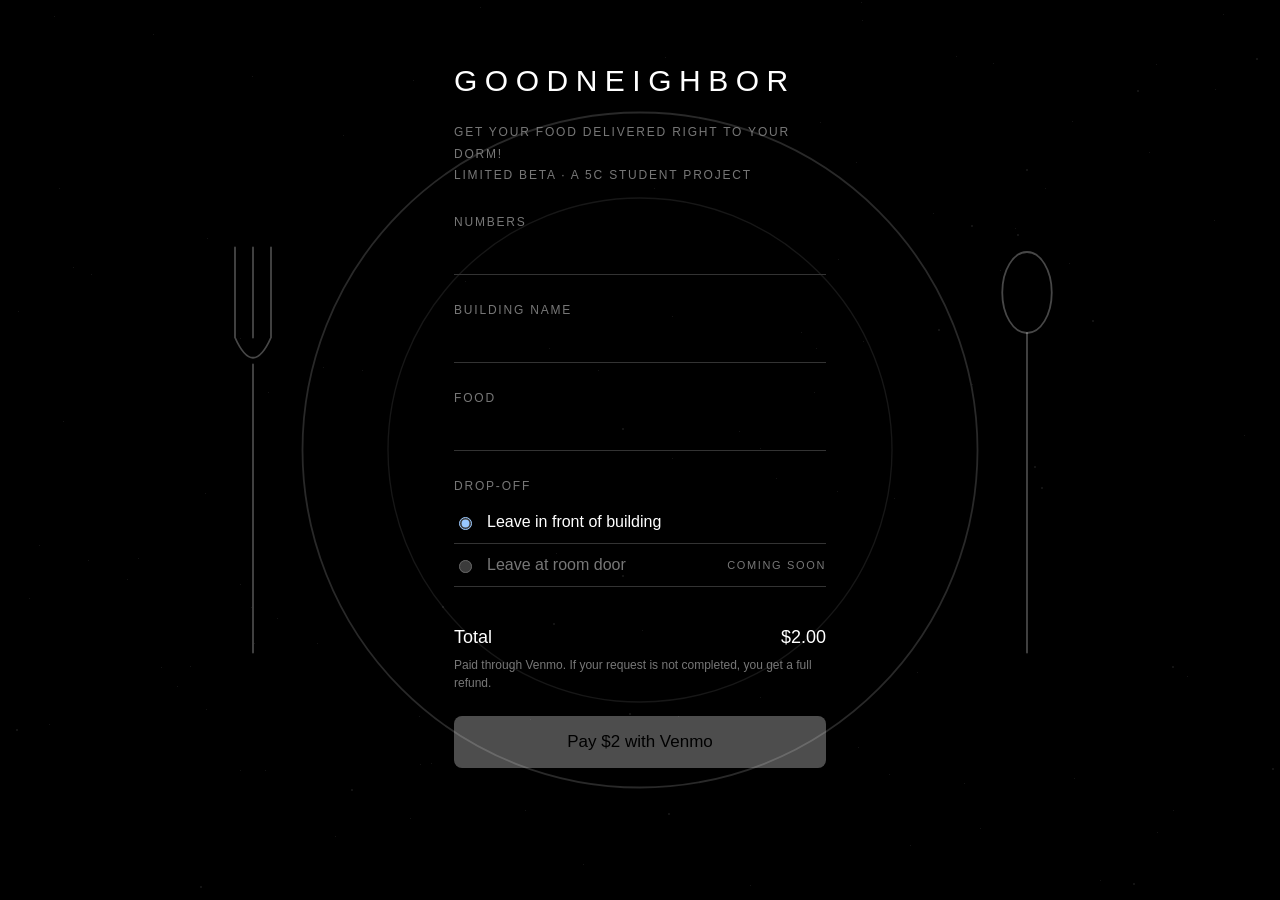
==== index.html @ a48dd6dd "Update index.html" ====
<!DOCTYPE html>
<html lang="en">
<head>
<meta charset="utf-8">
<meta name="viewport" content="width=device-width, initial-scale=1, viewport-fit=cover">
<title>GoodNeighbor</title>
<style>
:root{box-sizing:border-box;padding-top:env(safe-area-inset-top,0px);padding-bottom:env(safe-area-inset-bottom,0px);color-scheme:dark;--bg:#000;--fg:#fff;--mute:#777;--line:#333}
*{box-sizing:border-box}
html,body{margin:0;background:var(--bg);color:var(--fg);font-family:Helvetica,Arial,sans-serif}
main{max-width:420px;margin:0 auto;padding:64px 24px}
svg.plate{position:fixed;inset:0;margin:auto;width:min(100vw,900px);height:min(100vh,900px);z-index:0;pointer-events:none}main{position:relative;z-index:1}
@media (max-width:600px){svg.plate g{display:none}}
.star{position:fixed;z-index:0;pointer-events:none;background:#fff;border-radius:50%;opacity:.1;animation:twinkle 4s ease-in-out infinite}
@keyframes twinkle{0%,100%{opacity:.08;transform:scale(.8)}50%{opacity:.9;transform:scale(1.5)}}
@media (prefers-reduced-motion:reduce){.star{animation:none;opacity:.4}}
h1{font-size:clamp(24px,7vw,30px);white-space:nowrap;font-weight:300;letter-spacing:.25em;text-transform:uppercase;margin:0 0 48px}
label{display:block;font-size:12px;letter-spacing:.15em;text-transform:uppercase;color:var(--mute);margin:28px 0 8px}
input[type=text],input[type=tel]{width:100%;background:none;border:0;border-bottom:1px solid var(--line);color:var(--fg);font-size:18px;padding:8px 0;border-radius:0;outline:none}
input:focus{border-color:var(--fg)}
.opt{display:flex;align-items:center;gap:12px;padding:12px 0;border-bottom:1px solid var(--line);font-size:16px}
.opt.off{color:var(--mute)}
.opt small{margin-left:auto;font-size:11px;letter-spacing:.15em;text-transform:uppercase}
.price{display:flex;justify-content:space-between;margin-top:40px;font-size:18px}
.note{font-size:12px;color:var(--mute);margin:8px 0 24px;line-height:1.5}
button{width:100%;background:var(--fg);color:var(--bg);border:0;border-radius:8px;padding:16px;font-size:17px;cursor:pointer}
button:disabled{opacity:.3;cursor:not-allowed}
#msg{font-size:13px;color:var(--mute);margin-top:16px;min-height:18px}
.tag{font-size:12px;letter-spacing:.15em;text-transform:uppercase;color:var(--mute);line-height:1.8;margin:-24px 0 8px}
</style>
</head>
<body>
<svg class="plate" viewBox="0 0 400 400" fill="none" stroke="#fff" stroke-linecap="round" aria-hidden="true">
<circle cx="200" cy="200" r="150" stroke-opacity=".16" stroke-width=".8"/>
<circle cx="200" cy="200" r="112" stroke-opacity=".09" stroke-width=".6"/>
<g stroke-opacity=".28" stroke-width=".8">
<path d="M20 110V150M28 110V150M36 110V150M20 150Q28 168 36 150M28 162V290"/>
<ellipse cx="372" cy="130" rx="11" ry="18"/>
<path d="M372 148V290"/>
</g>
</svg>

<main>
<h1>GoodNeighbor</h1>
<div class="tag">
<div>Get your food delivered right to your dorm! </div>
<div>Limited beta · A 5C student project</div>
</div>

<label for="num">Numbers</label>
<input id="num" type="text" inputmode="numeric" autocomplete="off">

<label for="bld">Building name</label>
<input id="bld" type="text" autocomplete="off">

<label for="food">Food</label>
<input id="food" type="text" autocomplete="off">

<label>Drop-off</label>
<label class="opt" style="margin:0;color:var(--fg);text-transform:none;letter-spacing:0;font-size:16px;cursor:pointer">
  <input type="radio" name="drop" checked> Leave in front of building
</label>
<div class="opt off"><input type="radio" disabled> Leave at room door <small>Coming soon</small></div>

<div class="price"><span>Total</span><span>$2.00</span></div>
<div class="note">Paid through Venmo. If your request is not completed, you get a full refund.</div>

<button id="pay" disabled>Pay $2 with Venmo</button>
<div id="msg"></div>
</main>

<script>
// Put your Venmo username here (no @), e.g. "jane-doe"
var VENMO_USER = "goodnghbr";
var num = document.getElementById("num"), bld = document.getElementById("bld"), food = document.getElementById("food");
var pay = document.getElementById("pay"), msg = document.getElementById("msg");
function check(){ pay.disabled = !(num.value.trim() && bld.value.trim() && food.value.trim()); }
num.addEventListener("input", check); bld.addEventListener("input", check); food.addEventListener("input", check);
pay.addEventListener("click", function(){
  if (!VENMO_USER) { msg.textContent = "Payment not connected yet."; return; }
  var note = "GoodNeighbor | numbers: " + num.value.trim() + " | building: " + bld.value.trim() + " | food: " + food.value.trim();
  window.location.href = "https://venmo.com/" + encodeURIComponent(VENMO_USER) + "?txn=pay&amount=2&note=" + encodeURIComponent(note);
});
(function(){
  var n=Math.round(innerWidth*innerHeight/9000);n=Math.max(30,Math.min(n,120));
  for(var i=0;i<n;i++){var s=document.createElement('div'),z=Math.random()<.8?1:2;
    s.className='star';s.style.left=Math.random()*100+'vw';s.style.top=Math.random()*100+'vh';
    s.style.width=s.style.height=z+'px';
    s.style.animationDuration=(2.5+Math.random()*4)+'s';s.style.animationDelay=(-Math.random()*6)+'s';
    document.body.appendChild(s);}
})();
</script>
</body>
</html>
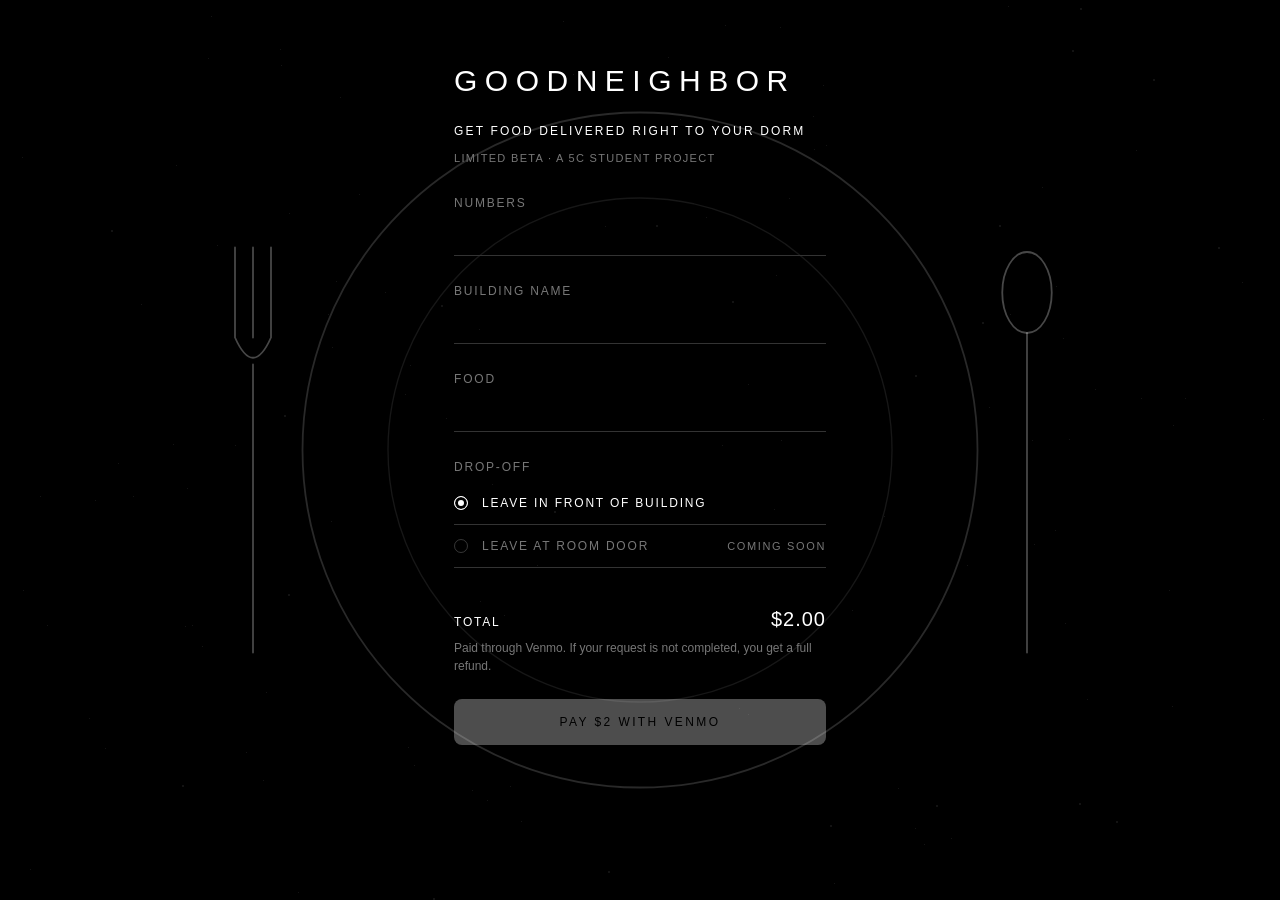
==== commit 221255ea: "Update index.html" ====
--- a/index.html
+++ b/index.html
@@ -7,7 +7,8 @@
 <style>
 :root{box-sizing:border-box;padding-top:env(safe-area-inset-top,0px);padding-bottom:env(safe-area-inset-bottom,0px);color-scheme:dark;--bg:#000;--fg:#fff;--mute:#777;--line:#333}
 *{box-sizing:border-box}
-html,body{margin:0;background:var(--bg);color:var(--fg);font-family:Helvetica,Arial,sans-serif}
+html,body{margin:0;background:var(--bg);color:var(--fg);font-family:Helvetica,Arial,sans-serif;font-weight:300}
+input,button{font-family:inherit;font-weight:inherit}
 main{max-width:420px;margin:0 auto;padding:64px 24px}
 svg.plate{position:fixed;inset:0;margin:auto;width:min(100vw,900px);height:min(100vh,900px);z-index:0;pointer-events:none}main{position:relative;z-index:1}
 @media (max-width:600px){svg.plate g{display:none}}
@@ -18,15 +19,20 @@
 label{display:block;font-size:12px;letter-spacing:.15em;text-transform:uppercase;color:var(--mute);margin:28px 0 8px}
 input[type=text],input[type=tel]{width:100%;background:none;border:0;border-bottom:1px solid var(--line);color:var(--fg);font-size:18px;padding:8px 0;border-radius:0;outline:none}
 input:focus{border-color:var(--fg)}
-.opt{display:flex;align-items:center;gap:12px;padding:12px 0;border-bottom:1px solid var(--line);font-size:16px}
+.opt{display:flex;align-items:center;gap:14px;padding:14px 0;border-bottom:1px solid var(--line);font-size:12px;letter-spacing:.15em;text-transform:uppercase;font-weight:300;color:var(--fg)}
+input[type=radio]{appearance:none;-webkit-appearance:none;width:14px;height:14px;border:1px solid #888;border-radius:50%;margin:0;flex:none;background:none}
+input[type=radio]:checked{background:#fff;border-color:#fff;box-shadow:inset 0 0 0 3px #000}
+input[type=radio]:disabled{opacity:.4}
 .opt.off{color:var(--mute)}
 .opt small{margin-left:auto;font-size:11px;letter-spacing:.15em;text-transform:uppercase}
-.price{display:flex;justify-content:space-between;margin-top:40px;font-size:18px}
+.price{display:flex;justify-content:space-between;align-items:baseline;margin-top:40px;font-size:12px;letter-spacing:.15em;text-transform:uppercase}
+.price span:last-child{font-size:20px;letter-spacing:.05em}
 .note{font-size:12px;color:var(--mute);margin:8px 0 24px;line-height:1.5}
-button{width:100%;background:var(--fg);color:var(--bg);border:0;border-radius:8px;padding:16px;font-size:17px;cursor:pointer}
+button{width:100%;background:var(--fg);color:var(--bg);border:0;border-radius:8px;padding:16px;font-size:12px;letter-spacing:.2em;text-transform:uppercase;cursor:pointer}
 button:disabled{opacity:.3;cursor:not-allowed}
 #msg{font-size:13px;color:var(--mute);margin-top:16px;min-height:18px}
-.tag{font-size:12px;letter-spacing:.15em;text-transform:uppercase;color:var(--mute);line-height:1.8;margin:-24px 0 8px}
+.tag{font-size:11px;letter-spacing:.12em;text-transform:uppercase;color:var(--mute);line-height:1.7;margin:-24px 0 8px}
+.tagline{font-size:clamp(9px,2.8vw,12px);font-weight:300;letter-spacing:.18em;text-transform:uppercase;color:var(--fg);line-height:1.6;margin-bottom:8px;white-space:nowrap}
 </style>
 </head>
 <body>
@@ -43,7 +49,7 @@
 <main>
 <h1>GoodNeighbor</h1>
 <div class="tag">
-<div>Get your food delivered right to your dorm! </div>
+<div class="tagline">Get food delivered right to your dorm</div>
 <div>Limited beta · A 5C student project</div>
 </div>
 
@@ -57,7 +63,7 @@
 <input id="food" type="text" autocomplete="off">
 
 <label>Drop-off</label>
-<label class="opt" style="margin:0;color:var(--fg);text-transform:none;letter-spacing:0;font-size:16px;cursor:pointer">
+<label class="opt" style="margin:0;cursor:pointer">
   <input type="radio" name="drop" checked> Leave in front of building
 </label>
 <div class="opt off"><input type="radio" disabled> Leave at room door <small>Coming soon</small></div>
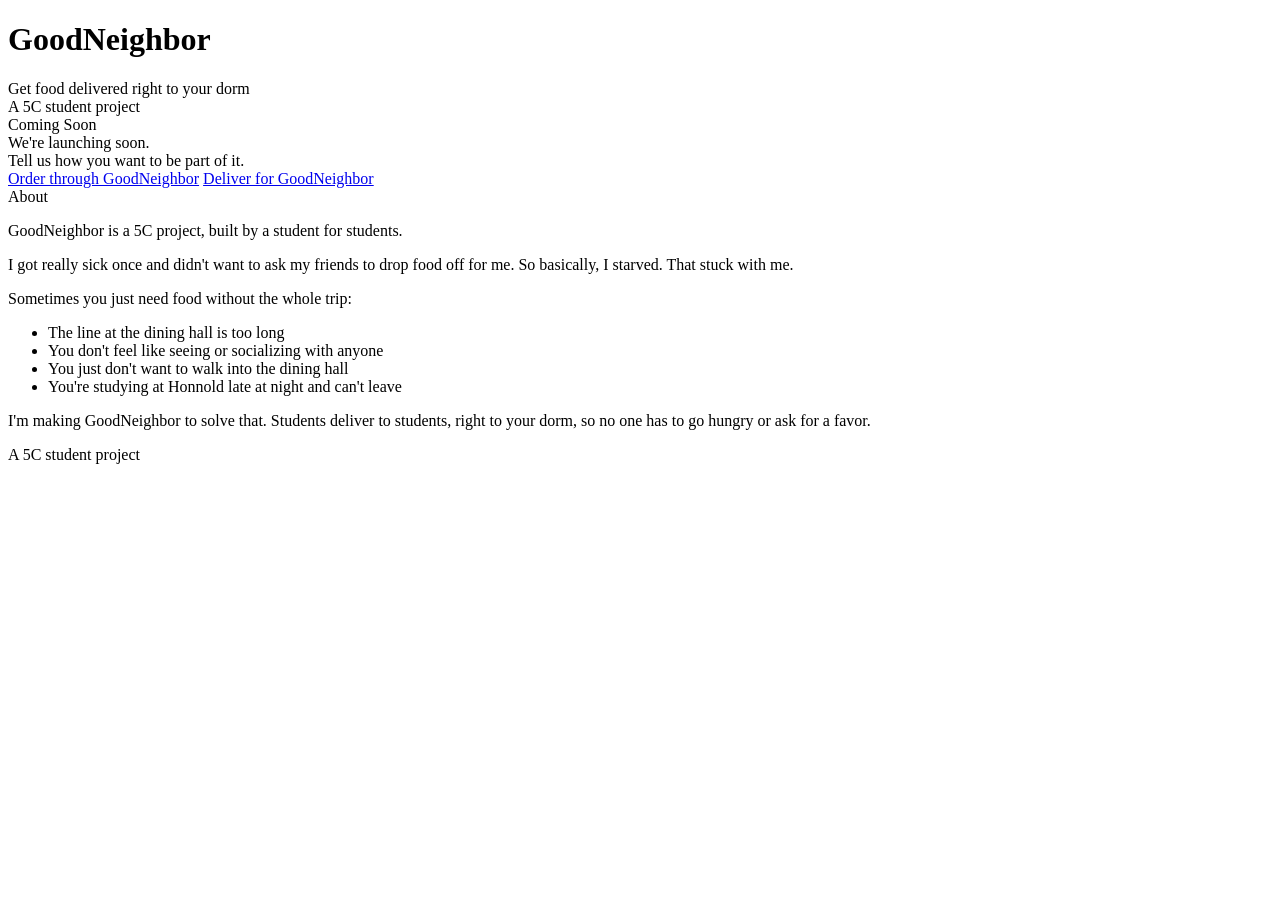
==== commit 85fa4949: "Update index.html" ====
--- a/index.html
+++ b/index.html
@@ -3,98 +3,38 @@
 <head>
 <meta charset="utf-8">
 <meta name="viewport" content="width=device-width, initial-scale=1, viewport-fit=cover">
-<title>GoodNeighbor</title>
-<style>
-:root{box-sizing:border-box;padding-top:env(safe-area-inset-top,0px);padding-bottom:env(safe-area-inset-bottom,0px);color-scheme:dark;--bg:#000;--fg:#fff;--mute:#777;--line:#333}
-*{box-sizing:border-box}
-html,body{margin:0;background:var(--bg);color:var(--fg);font-family:Helvetica,Arial,sans-serif;font-weight:300}
-input,button{font-family:inherit;font-weight:inherit}
-main{max-width:420px;margin:0 auto;padding:64px 24px}
-svg.plate{position:fixed;inset:0;margin:auto;width:min(100vw,900px);height:min(100vh,900px);z-index:0;pointer-events:none}main{position:relative;z-index:1}
-@media (max-width:600px){svg.plate g{display:none}}
-.star{position:fixed;z-index:0;pointer-events:none;background:#fff;border-radius:50%;opacity:.1;animation:twinkle 4s ease-in-out infinite}
-@keyframes twinkle{0%,100%{opacity:.08;transform:scale(.8)}50%{opacity:.9;transform:scale(1.5)}}
-@media (prefers-reduced-motion:reduce){.star{animation:none;opacity:.4}}
-h1{font-size:clamp(24px,7vw,30px);white-space:nowrap;font-weight:300;letter-spacing:.25em;text-transform:uppercase;margin:0 0 48px}
-label{display:block;font-size:12px;letter-spacing:.15em;text-transform:uppercase;color:var(--mute);margin:28px 0 8px}
-input[type=text],input[type=tel]{width:100%;background:none;border:0;border-bottom:1px solid var(--line);color:var(--fg);font-size:18px;padding:8px 0;border-radius:0;outline:none}
-input:focus{border-color:var(--fg)}
-.opt{display:flex;align-items:center;gap:14px;padding:14px 0;border-bottom:1px solid var(--line);font-size:12px;letter-spacing:.15em;text-transform:uppercase;font-weight:300;color:var(--fg)}
-input[type=radio]{appearance:none;-webkit-appearance:none;width:14px;height:14px;border:1px solid #888;border-radius:50%;margin:0;flex:none;background:none}
-input[type=radio]:checked{background:#fff;border-color:#fff;box-shadow:inset 0 0 0 3px #000}
-input[type=radio]:disabled{opacity:.4}
-.opt.off{color:var(--mute)}
-.opt small{margin-left:auto;font-size:11px;letter-spacing:.15em;text-transform:uppercase}
-.price{display:flex;justify-content:space-between;align-items:baseline;margin-top:40px;font-size:12px;letter-spacing:.15em;text-transform:uppercase}
-.price span:last-child{font-size:20px;letter-spacing:.05em}
-.note{font-size:12px;color:var(--mute);margin:8px 0 24px;line-height:1.5}
-button{width:100%;background:var(--fg);color:var(--bg);border:0;border-radius:8px;padding:16px;font-size:12px;letter-spacing:.2em;text-transform:uppercase;cursor:pointer}
-button:disabled{opacity:.3;cursor:not-allowed}
-#msg{font-size:13px;color:var(--mute);margin-top:16px;min-height:18px}
-.tag{font-size:11px;letter-spacing:.12em;text-transform:uppercase;color:var(--mute);line-height:1.7;margin:-24px 0 8px}
-.tagline{font-size:clamp(9px,2.8vw,12px);font-weight:300;letter-spacing:.18em;text-transform:uppercase;color:var(--fg);line-height:1.6;margin-bottom:8px;white-space:nowrap}
-</style>
+<title>GoodNeighbor | Coming Soon</title>
+<meta name="description" content="GoodNeighbor: food delivered right to your dorm. A 5C student project, coming soon.">
+<link rel="stylesheet" href="style.css">
 </head>
 <body>
-<svg class="plate" viewBox="0 0 400 400" fill="none" stroke="#fff" stroke-linecap="round" aria-hidden="true">
-<circle cx="200" cy="200" r="150" stroke-opacity=".16" stroke-width=".8"/>
-<circle cx="200" cy="200" r="112" stroke-opacity=".09" stroke-width=".6"/>
-<g stroke-opacity=".28" stroke-width=".8">
-<path d="M20 110V150M28 110V150M36 110V150M20 150Q28 168 36 150M28 162V290"/>
-<ellipse cx="372" cy="130" rx="11" ry="18"/>
-<path d="M372 148V290"/>
-</g>
-</svg>
+<main>
+  <h1>GoodNeighbor</h1>
+  <div class="tagline">Get food delivered right to your dorm</div>
+  <div class="tag">A 5C student project</div>
 
-<main>
-<h1>GoodNeighbor</h1>
-<div class="tag">
-<div class="tagline">Get food delivered right to your dorm</div>
-<div>Limited beta · A 5C student project</div>
-</div>
+  <div class="soon">Coming Soon</div>
+  <div class="soon-sub">We're launching soon.<br>Tell us how you want to be part of it.</div>
 
-<label for="num">Numbers</label>
-<input id="num" type="text" inputmode="numeric" autocomplete="off">
+  <a class="btn solid" href="order.html">Order through GoodNeighbor</a>
+  <a class="btn" href="deliver.html">Deliver for GoodNeighbor</a>
 
-<label for="bld">Building name</label>
-<input id="bld" type="text" autocomplete="off">
+  <section class="about" id="about">
+    <div class="section-title">About</div>
+    <p>GoodNeighbor is a 5C project, built by a student for students.</p>
+    <p>I got really sick once and didn't want to ask my friends to drop food off for me. So basically, I starved. That stuck with me.</p>
+    <p class="strong">Sometimes you just need food without the whole trip:</p>
+    <ul>
+      <li>The line at the dining hall is too long</li>
+      <li>You don't feel like seeing or socializing with anyone</li>
+      <li>You just don't want to walk into the dining hall</li>
+      <li>You're studying at Honnold late at night and can't leave</li>
+    </ul>
+    <p>I'm making GoodNeighbor to solve that. Students deliver to students, right to your dorm, so no one has to go hungry or ask for a favor.</p>
+  </section>
 
-<label for="food">Food</label>
-<input id="food" type="text" autocomplete="off">
-
-<label>Drop-off</label>
-<label class="opt" style="margin:0;cursor:pointer">
-  <input type="radio" name="drop" checked> Leave in front of building
-</label>
-<div class="opt off"><input type="radio" disabled> Leave at room door <small>Coming soon</small></div>
-
-<div class="price"><span>Total</span><span>$2.00</span></div>
-<div class="note">Paid through Venmo. If your request is not completed, you get a full refund.</div>
-
-<button id="pay" disabled>Pay $2 with Venmo</button>
-<div id="msg"></div>
+  <div class="footer">A 5C student project</div>
 </main>
-
-<script>
-// Put your Venmo username here (no @), e.g. "jane-doe"
-var VENMO_USER = "goodnghbr";
-var num = document.getElementById("num"), bld = document.getElementById("bld"), food = document.getElementById("food");
-var pay = document.getElementById("pay"), msg = document.getElementById("msg");
-function check(){ pay.disabled = !(num.value.trim() && bld.value.trim() && food.value.trim()); }
-num.addEventListener("input", check); bld.addEventListener("input", check); food.addEventListener("input", check);
-pay.addEventListener("click", function(){
-  if (!VENMO_USER) { msg.textContent = "Payment not connected yet."; return; }
-  var note = "GoodNeighbor | numbers: " + num.value.trim() + " | building: " + bld.value.trim() + " | food: " + food.value.trim();
-  window.location.href = "https://venmo.com/" + encodeURIComponent(VENMO_USER) + "?txn=pay&amount=2&note=" + encodeURIComponent(note);
-});
-(function(){
-  var n=Math.round(innerWidth*innerHeight/9000);n=Math.max(30,Math.min(n,120));
-  for(var i=0;i<n;i++){var s=document.createElement('div'),z=Math.random()<.8?1:2;
-    s.className='star';s.style.left=Math.random()*100+'vw';s.style.top=Math.random()*100+'vh';
-    s.style.width=s.style.height=z+'px';
-    s.style.animationDuration=(2.5+Math.random()*4)+'s';s.style.animationDelay=(-Math.random()*6)+'s';
-    document.body.appendChild(s);}
-})();
-</script>
+<script src="app.js"></script>
 </body>
 </html>
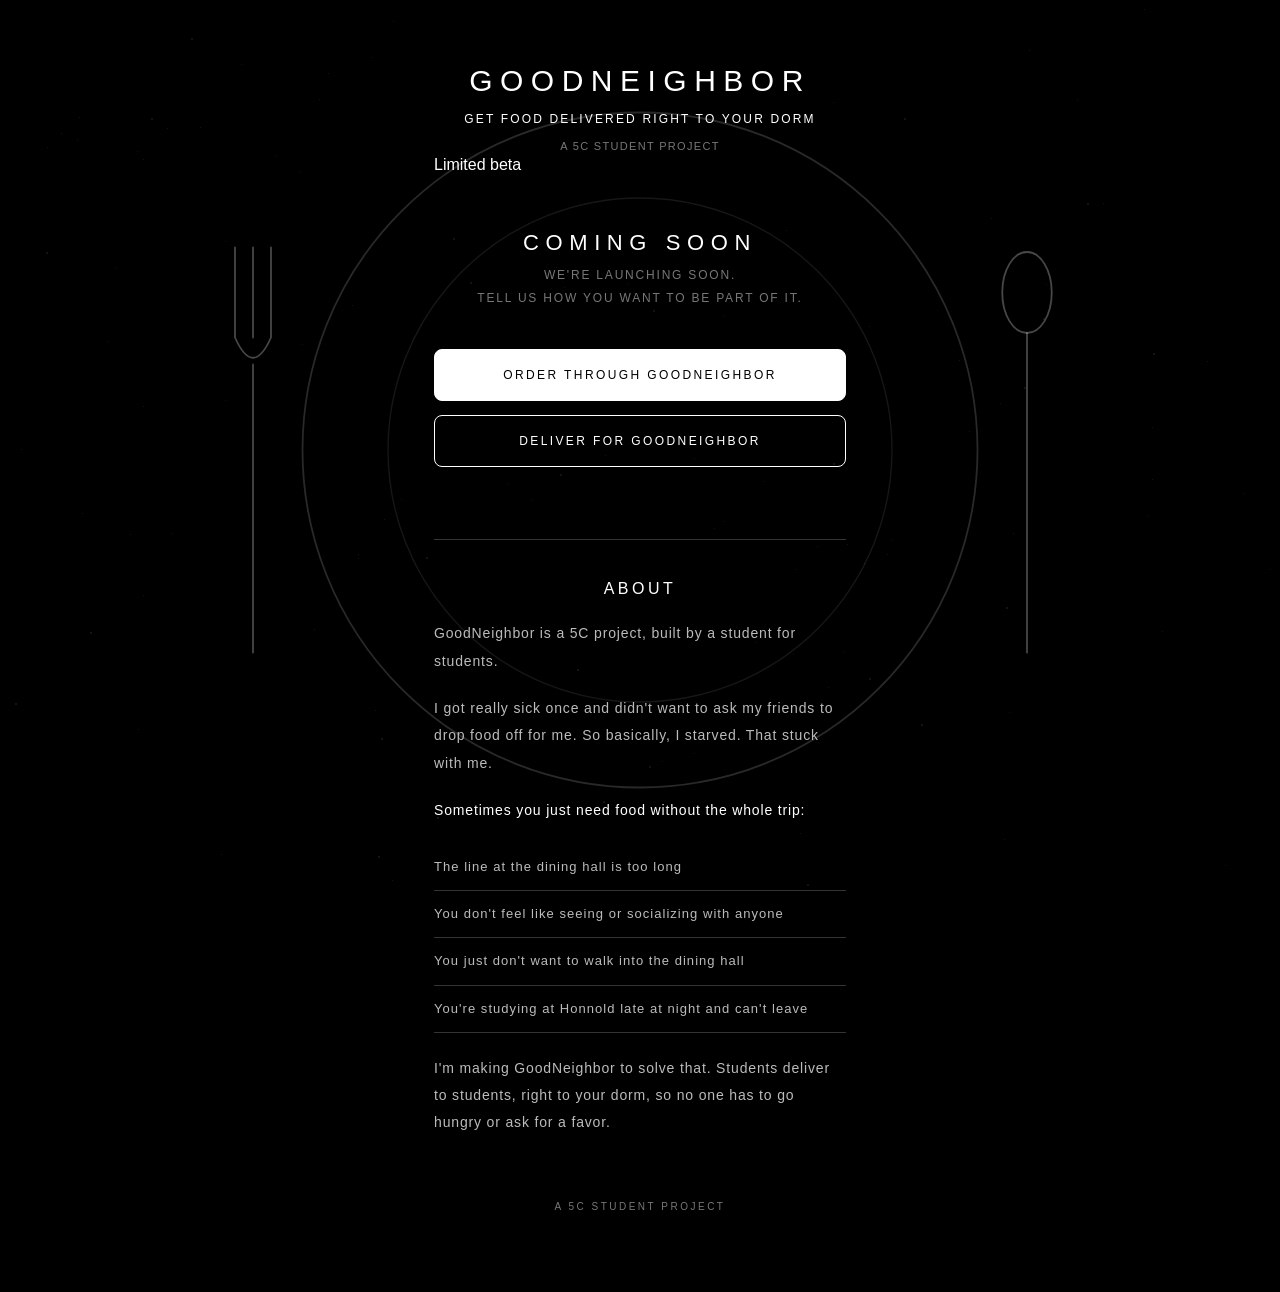
==== commit 126f7a3a: "Update index.html" ====
--- a/index.html
+++ b/index.html
@@ -12,6 +12,7 @@
   <h1>GoodNeighbor</h1>
   <div class="tagline">Get food delivered right to your dorm</div>
   <div class="tag">A 5C student project</div>
+  <div class="beta">Limited beta</div>
 
   <div class="soon">Coming Soon</div>
   <div class="soon-sub">We're launching soon.<br>Tell us how you want to be part of it.</div>
--- a/style.css
+++ b/style.css
@@ -0,0 +1,45 @@
+:root{--bg:#000;--fg:#fff;--mute:#777;--line:#333;color-scheme:dark}
+*{box-sizing:border-box}
+html,body{margin:0;background:var(--bg);color:var(--fg);font-family:Helvetica,Arial,sans-serif;font-weight:300}
+input,select,button,textarea{font-family:inherit;font-weight:inherit}
+main{position:relative;z-index:1;max-width:460px;margin:0 auto;padding:64px 24px 80px}
+svg.plate{position:fixed;inset:0;margin:auto;width:min(100vw,900px);height:min(100vh,900px);z-index:0;pointer-events:none}
+@media (max-width:600px){svg.plate g{display:none}}
+.star{position:fixed;z-index:0;pointer-events:none;background:#fff;border-radius:50%;opacity:.1;animation:twinkle 4s ease-in-out infinite}
+@keyframes twinkle{0%,100%{opacity:.08;transform:scale(.8)}50%{opacity:.9;transform:scale(1.5)}}
+@media (prefers-reduced-motion:reduce){.star{animation:none;opacity:.4}}
+
+h1{font-size:clamp(24px,7vw,30px);white-space:nowrap;font-weight:300;letter-spacing:.25em;text-transform:uppercase;margin:0 0 12px;text-align:center}
+h1 a{color:inherit;text-decoration:none}
+.tagline{font-size:clamp(9px,2.8vw,12px);letter-spacing:.18em;text-transform:uppercase;line-height:1.6;margin-bottom:8px;white-space:nowrap;text-align:center}
+.tag{font-size:11px;letter-spacing:.12em;text-transform:uppercase;color:var(--mute);line-height:1.7;text-align:center}
+.soon{margin:56px 0 8px;text-align:center;font-size:22px;letter-spacing:.3em;text-transform:uppercase}
+.soon-sub{text-align:center;font-size:12px;letter-spacing:.15em;text-transform:uppercase;color:var(--mute);line-height:1.9;margin-bottom:40px}
+
+.btn{display:block;width:100%;text-align:center;text-decoration:none;border:1px solid #fff;border-radius:8px;padding:18px 16px;margin:14px 0;font-size:12px;letter-spacing:.2em;text-transform:uppercase;color:var(--fg);background:none;cursor:pointer;transition:background .2s,color .2s}
+.btn:hover{background:#fff;color:#000}
+.btn.solid{background:#fff;color:#000}
+.btn.solid:hover{background:#ddd}
+button.btn:disabled{opacity:.3;cursor:not-allowed}
+
+.about{margin-top:72px;border-top:1px solid var(--line);padding-top:40px}
+.section-title{font-size:16px;letter-spacing:.22em;text-transform:uppercase;margin:0 0 22px;text-align:center}
+.about p{font-size:14px;letter-spacing:.06em;line-height:1.95;color:#bbb;margin:0 0 20px}
+.about ul{list-style:none;padding:0;margin:0 0 22px}
+.about li{font-size:13px;letter-spacing:.08em;line-height:1.7;color:#bbb;padding:12px 0;border-bottom:1px solid var(--line)}
+.about p.strong{color:var(--fg)}
+
+.back{display:inline-block;margin-bottom:36px;font-size:11px;letter-spacing:.15em;text-transform:uppercase;color:var(--mute);text-decoration:none}
+.back:hover{color:#fff}
+.lede{font-size:13px;letter-spacing:.06em;line-height:1.9;color:#aaa;text-align:center;margin:36px 0 8px}
+form{margin-top:8px}
+label{display:block;font-size:12px;letter-spacing:.15em;text-transform:uppercase;color:var(--mute);margin:28px 0 8px}
+input[type=text],input[type=email],select,textarea{width:100%;background:none;border:0;border-bottom:1px solid var(--line);color:var(--fg);font-size:18px;padding:8px 0;border-radius:0;outline:none}
+select option{background:#000;color:#fff}
+textarea{resize:vertical;min-height:70px}
+input:focus,select:focus,textarea:focus{border-color:var(--fg)}
+form .btn{margin-top:40px}
+#msg{font-size:13px;color:var(--mute);margin-top:16px;min-height:18px;text-align:center;line-height:1.6}
+.pay{margin-top:64px;border-top:1px solid var(--line);padding-top:40px}
+.zelle-note{font-size:12px;color:var(--mute);line-height:1.6;text-align:center;min-height:18px;word-break:break-all}
+.footer{margin-top:64px;text-align:center;font-size:10px;letter-spacing:.25em;color:var(--mute);text-transform:uppercase}
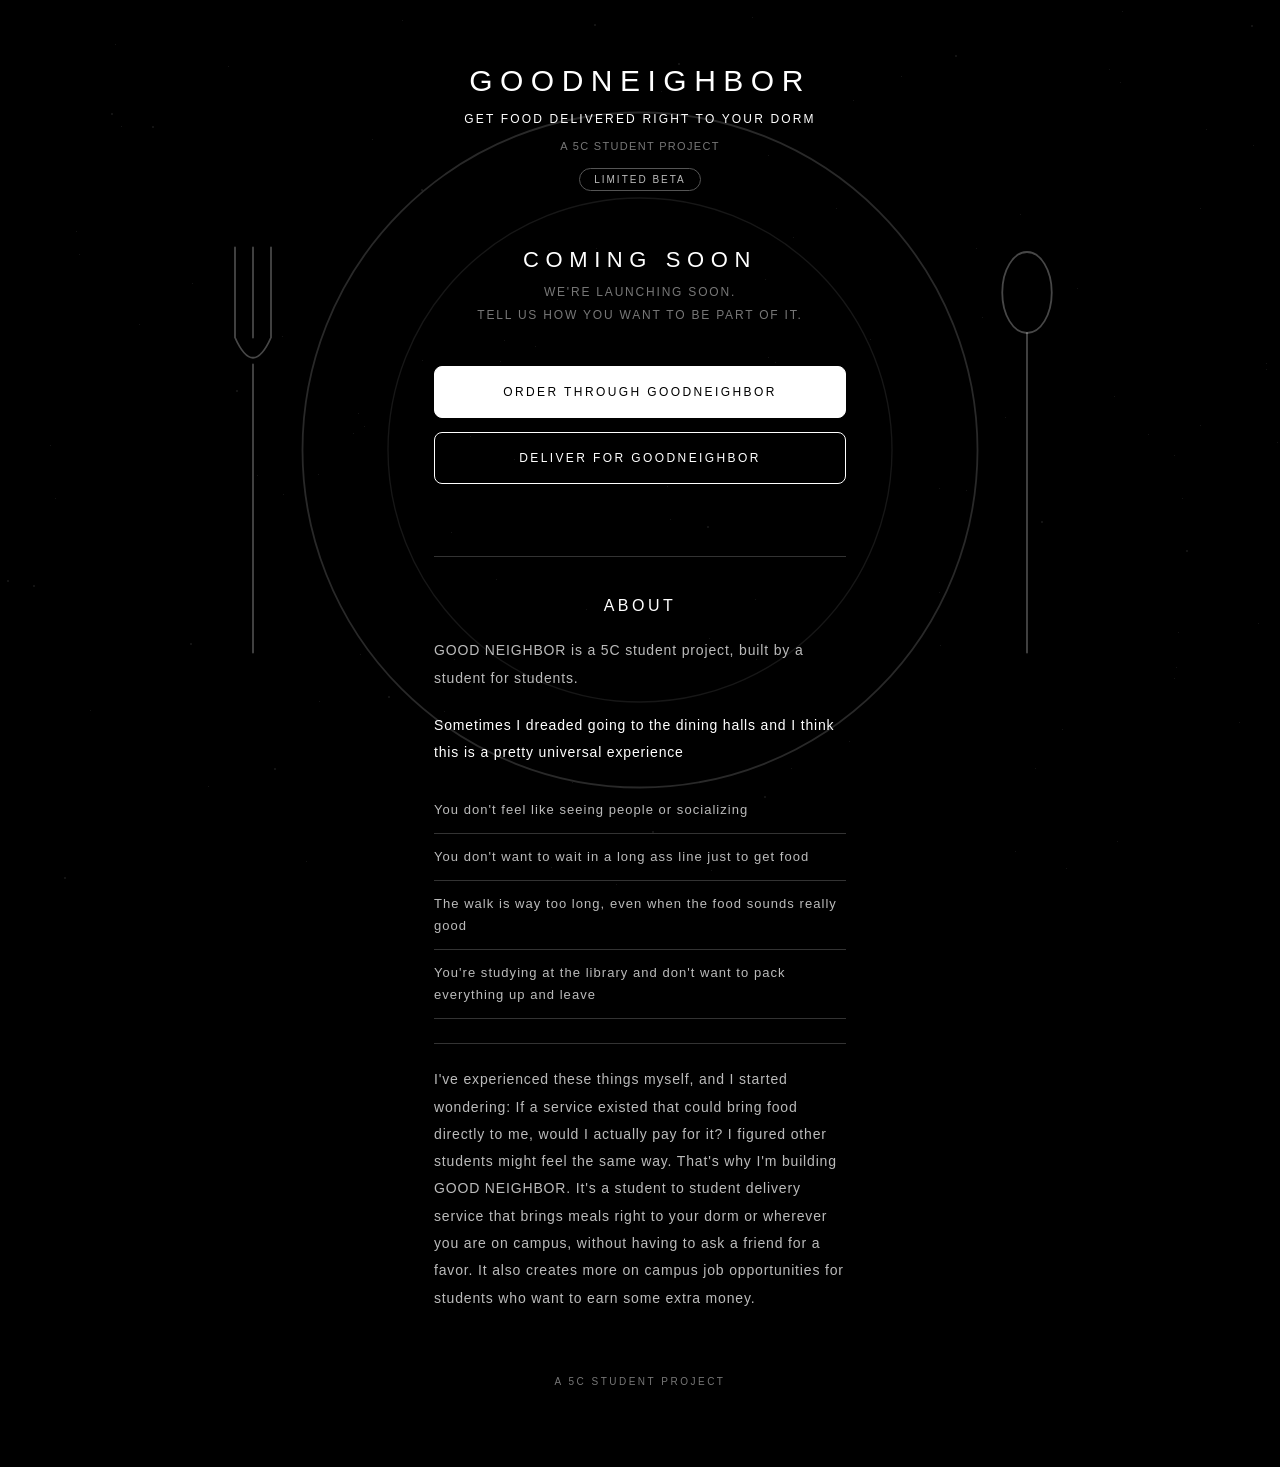
==== commit 605347c9: "Update index.html" ====
--- a/index.html
+++ b/index.html
@@ -22,16 +22,20 @@
 
   <section class="about" id="about">
     <div class="section-title">About</div>
-    <p>GoodNeighbor is a 5C project, built by a student for students.</p>
-    <p>I got really sick once and didn't want to ask my friends to drop food off for me. So basically, I starved. That stuck with me.</p>
-    <p class="strong">Sometimes you just need food without the whole trip:</p>
+    <p>GOOD NEIGHBOR is a 5C student project, built by a student for students.</p>
+    <p class="strong">Sometimes I dreaded going to the dining halls and I think this is a pretty universal experience</p>
     <ul>
-      <li>The line at the dining hall is too long</li>
-      <li>You don't feel like seeing or socializing with anyone</li>
-      <li>You just don't want to walk into the dining hall</li>
-      <li>You're studying at Honnold late at night and can't leave</li>
+       <li>You don't feel like seeing people or socializing</li>
+        <li>You don't want to wait in a long ass line just to get food</li>
+      <li>The walk is way too long, even when the food sounds really good</li>
+  
+      <li>You're studying at the library and don't want to pack everything up and leave<li>
+
+
     </ul>
-    <p>I'm making GoodNeighbor to solve that. Students deliver to students, right to your dorm, so no one has to go hungry or ask for a favor.</p>
+    <p>I've experienced these things myself, and I started wondering: If a service existed that could bring food directly to me, would I actually pay for it? I figured other students might feel the same way.
+
+That's why I'm building GOOD NEIGHBOR. It's a student to student delivery service that brings meals right to your dorm or wherever you are on campus, without having to ask a friend for a favor. It also creates more on campus job opportunities for students who want to earn some extra money.</p>
   </section>
 
   <div class="footer">A 5C student project</div>
--- a/style.css
+++ b/style.css
@@ -43,3 +43,58 @@
 .pay{margin-top:64px;border-top:1px solid var(--line);padding-top:40px}
 .zelle-note{font-size:12px;color:var(--mute);line-height:1.6;text-align:center;min-height:18px;word-break:break-all}
 .footer{margin-top:64px;text-align:center;font-size:10px;letter-spacing:.25em;color:var(--mute);text-transform:uppercase}
+
+/* beta pill */
+.beta{display:table;margin:12px auto 0;border:1px solid #555;border-radius:20px;padding:5px 14px;font-size:10px;letter-spacing:.2em;text-transform:uppercase;color:#bbb}
+
+/* demo section */
+.demo{margin-top:64px;border-top:1px solid var(--line);padding-top:40px}
+.demo-note{text-align:center;font-size:11px;letter-spacing:.12em;text-transform:uppercase;color:var(--mute);margin-top:18px}
+.demo-note a{color:#fff}
+
+/* phone */
+.phone{width:290px;margin:26px auto 0;padding:9px;border:2px solid #777;border-radius:34px;background:#080808;box-shadow:0 0 0 1px #222}
+.phone-notch{width:75px;height:13px;border-radius:0 0 10px 10px;background:#222;margin:0 auto 12px}
+.phone-screen{border-radius:23px;background:#000;padding:20px 19px 22px;text-align:left;min-height:470px;border:1px solid #222}
+.phone-brand{font-size:17px;letter-spacing:.22em;text-transform:uppercase;white-space:nowrap;margin-bottom:7px}
+.phone-tagline{font-size:8px;letter-spacing:.12em;text-transform:uppercase;line-height:1.6;margin-bottom:5px}
+.phone-project{color:#777;font-size:8px;letter-spacing:.1em;text-transform:uppercase;margin-bottom:18px}
+.phone-label{display:block;font-size:9px;letter-spacing:.14em;text-transform:uppercase;color:#777;margin:15px 0 7px}
+.phone-value{font-size:13px;padding:0 0 8px;border-bottom:1px solid #333;min-height:25px}
+.caret{animation:blink 1s steps(1) infinite;color:#777}
+@keyframes blink{50%{opacity:0}}
+.phone-option{display:flex;align-items:center;gap:9px;padding:10px 0;border-bottom:1px solid #333;font-size:9px;letter-spacing:.1em;text-transform:uppercase}
+.phone-radio{width:11px;height:11px;border:1px solid #888;border-radius:50%;flex:none}
+.phone-radio.selected{background:#fff;box-shadow:inset 0 0 0 2px #000}
+.phone-check{width:12px;height:12px;border:1px solid #888;border-radius:3px;flex:none;transition:background .2s}
+.toggle{cursor:pointer}
+.toggle.on .phone-check{background:#fff;box-shadow:inset 0 0 0 2px #000}
+.phone-help{font-size:9px;color:#777;letter-spacing:.06em;line-height:1.6;margin-top:6px}
+.phone-price{display:flex;justify-content:space-between;align-items:baseline;margin-top:20px;font-size:10px;letter-spacing:.15em;text-transform:uppercase}
+.phone-price strong{font-size:18px;font-weight:300}
+.phone-pay{margin-top:14px;background:#fff;color:#000;border-radius:6px;text-align:center;padding:12px 5px;font-size:9px;letter-spacing:.16em;text-transform:uppercase}
+
+/* deliverer demo */
+.dstate{display:none}
+.dstate.on{display:block;animation:fadein .4s ease}
+@keyframes fadein{from{opacity:0;transform:translateY(6px)}to{opacity:1;transform:none}}
+.online{display:flex;align-items:center;gap:8px;font-size:10px;letter-spacing:.18em;text-transform:uppercase;margin-top:30px}
+.pulse{width:8px;height:8px;border-radius:50%;background:#fff;animation:pulse 1.6s ease-in-out infinite}
+@keyframes pulse{0%,100%{opacity:.3;transform:scale(.8)}50%{opacity:1;transform:scale(1.3)}}
+.notif{border:1px solid #555;border-radius:14px;padding:14px;background:#0c0c0c;margin-top:12px;animation:slidein .5s cubic-bezier(.2,.9,.3,1.2)}
+@keyframes slidein{from{opacity:0;transform:translateY(-30px)}to{opacity:1;transform:none}}
+.notif-top{display:flex;justify-content:space-between;font-size:8px;letter-spacing:.15em;text-transform:uppercase;color:#777;margin-bottom:10px}
+.notif-main{font-size:13px;letter-spacing:.04em;line-height:1.5}
+.notif-route{font-size:11px;color:#aaa;margin-top:4px;letter-spacing:.06em}
+.notif-pay{font-size:10px;color:#777;margin-top:10px;letter-spacing:.1em;text-transform:uppercase}
+.notif-btns{display:flex;gap:8px;margin-top:14px}
+.nb{flex:1;border:1px solid #666;background:none;color:#fff;border-radius:6px;padding:10px 4px;font-size:9px;letter-spacing:.16em;text-transform:uppercase;cursor:pointer}
+.nb.go{background:#fff;color:#000;border-color:#fff}
+.dstep{display:flex;align-items:center;gap:10px;padding:12px 0;border-bottom:1px solid #333;font-size:10px;letter-spacing:.1em;text-transform:uppercase;color:#777;transition:color .3s}
+.dstep .dot{width:11px;height:11px;border:1px solid #888;border-radius:50%;flex:none;transition:background .3s}
+.dstep.now{color:#fff}
+.dstep.now .dot{animation:pulse 1.2s ease-in-out infinite;background:#fff}
+.dstep.done{color:#aaa}
+.dstep.done .dot{background:#fff;box-shadow:inset 0 0 0 2px #000;animation:none}
+.done-check{width:46px;height:46px;border:1px solid #fff;border-radius:50%;margin:40px auto 16px;display:flex;align-items:center;justify-content:center;font-size:20px}
+.earned{text-align:center;font-size:20px;margin-top:10px;letter-spacing:.05em}
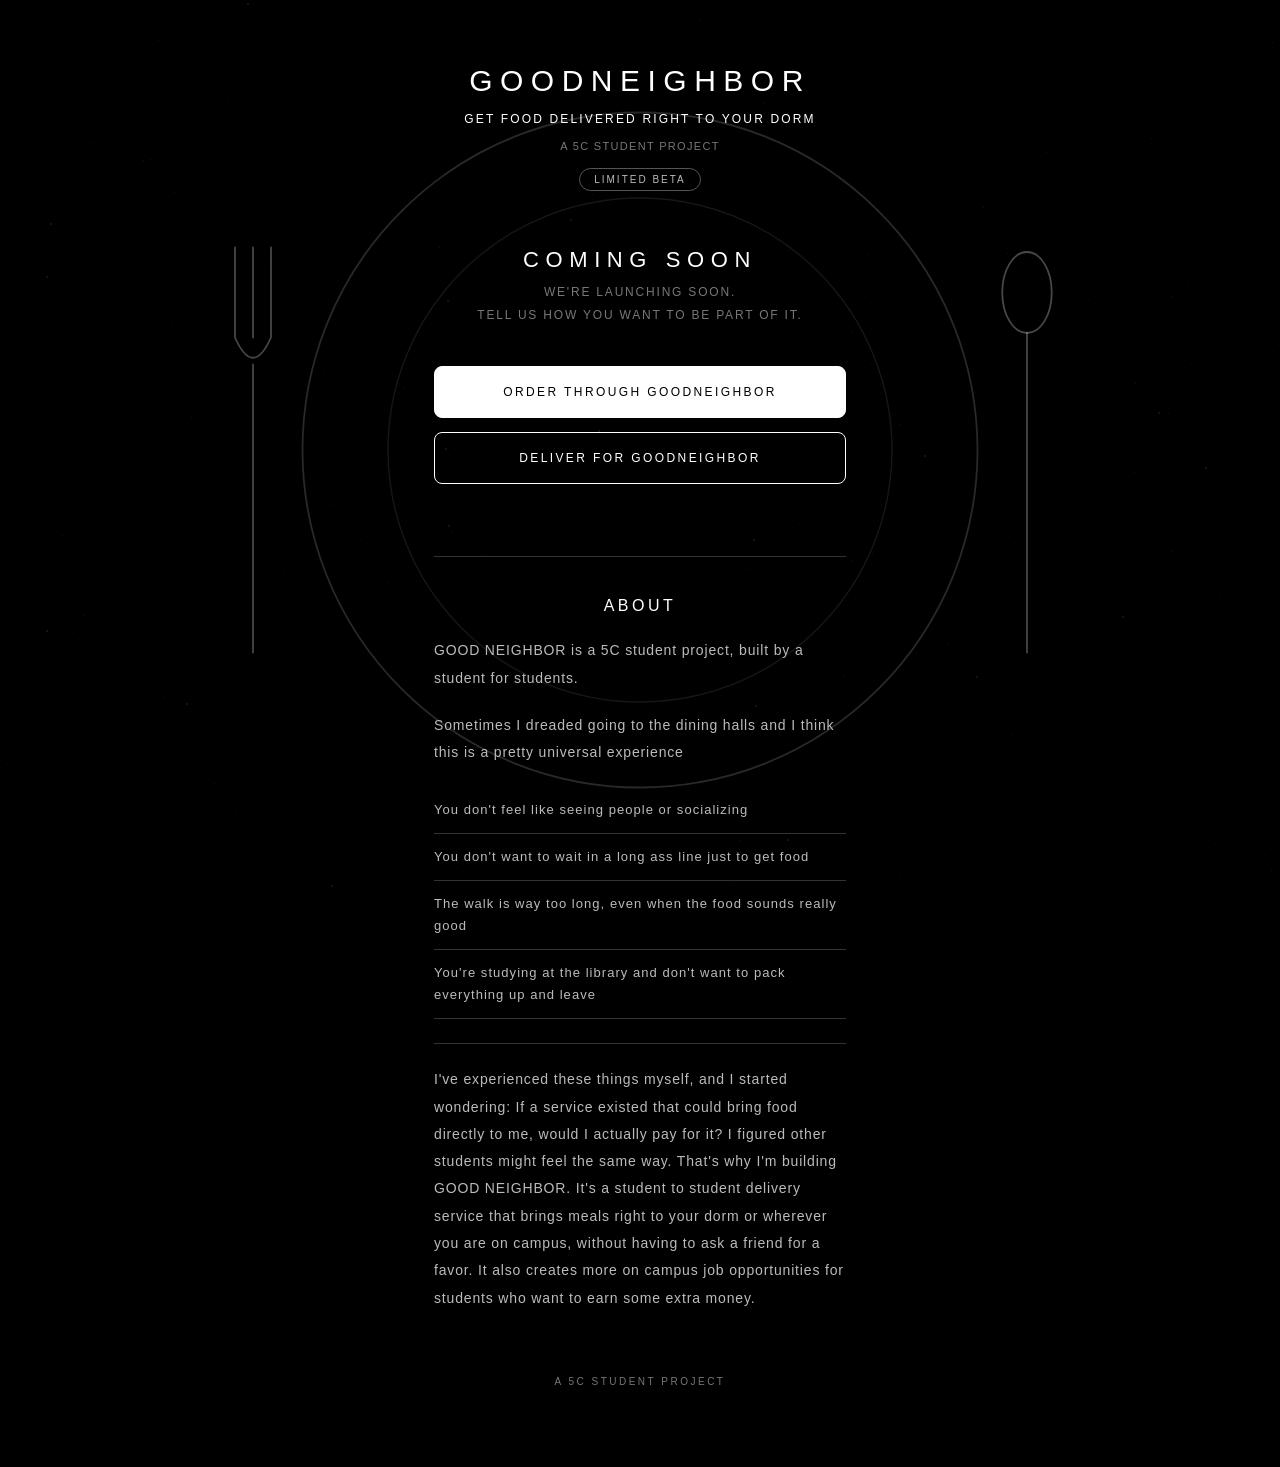
==== commit 0188532b: "Update index.html" ====
--- a/index.html
+++ b/index.html
@@ -23,7 +23,7 @@
   <section class="about" id="about">
     <div class="section-title">About</div>
     <p>GOOD NEIGHBOR is a 5C student project, built by a student for students.</p>
-    <p class="strong">Sometimes I dreaded going to the dining halls and I think this is a pretty universal experience</p>
+    <p class="normal">Sometimes I dreaded going to the dining halls and I think this is a pretty universal experience</p>
     <ul>
        <li>You don't feel like seeing people or socializing</li>
         <li>You don't want to wait in a long ass line just to get food</li>
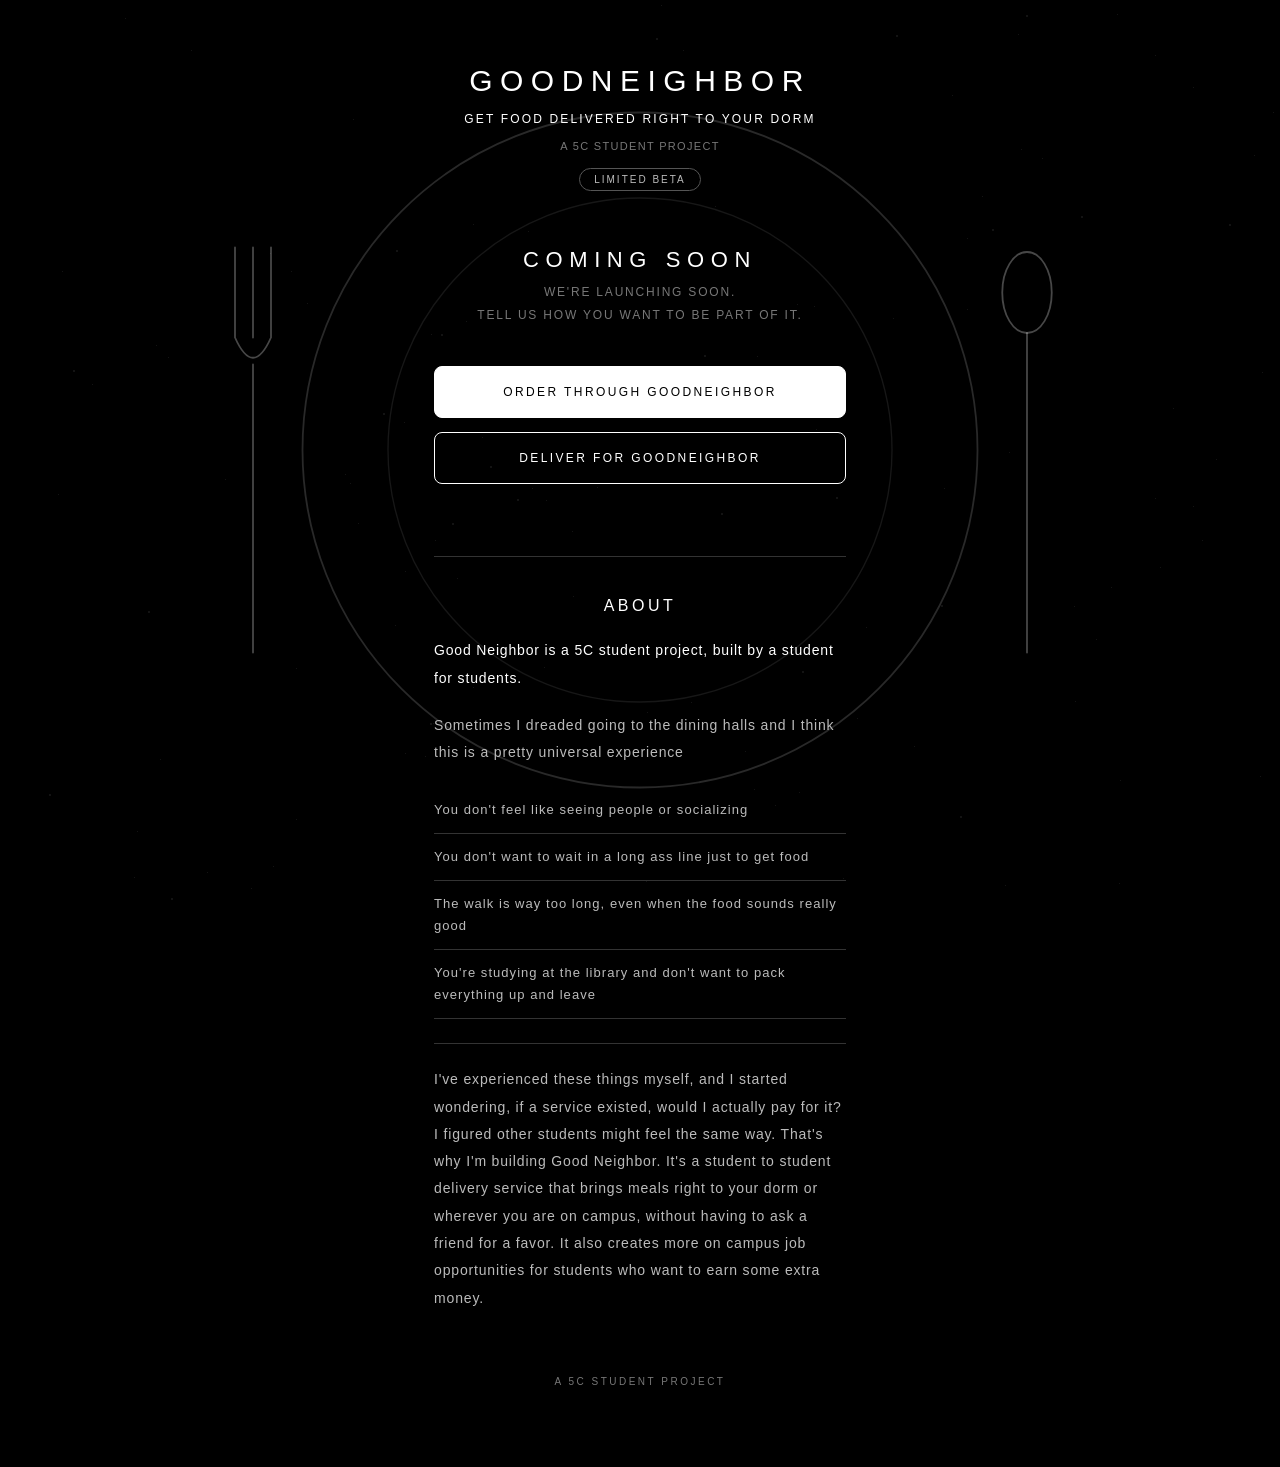
==== commit c34862bf: "Update index.html" ====
--- a/index.html
+++ b/index.html
@@ -22,20 +22,19 @@
 
   <section class="about" id="about">
     <div class="section-title">About</div>
-    <p>GOOD NEIGHBOR is a 5C student project, built by a student for students.</p>
-    <p class="normal">Sometimes I dreaded going to the dining halls and I think this is a pretty universal experience</p>
+    <p class="strong">Good Neighbor is a 5C student project, built by a student for students.</p>
+    <p>Sometimes I dreaded going to the dining halls and I think this is a pretty universal experience</p>
     <ul>
        <li>You don't feel like seeing people or socializing</li>
         <li>You don't want to wait in a long ass line just to get food</li>
       <li>The walk is way too long, even when the food sounds really good</li>
-  
-      <li>You're studying at the library and don't want to pack everything up and leave<li>
 
+     <li>You're studying at the library and don't want to pack everything up and leave<li>
 
     </ul>
-    <p>I've experienced these things myself, and I started wondering: If a service existed that could bring food directly to me, would I actually pay for it? I figured other students might feel the same way.
+    <p>I've experienced these things myself, and I started wondering, if a service existed, would I actually pay for it? I figured other students might feel the same way.
 
-That's why I'm building GOOD NEIGHBOR. It's a student to student delivery service that brings meals right to your dorm or wherever you are on campus, without having to ask a friend for a favor. It also creates more on campus job opportunities for students who want to earn some extra money.</p>
+That's why I'm building Good Neighbor. It's a student to student delivery service that brings meals right to your dorm or wherever you are on campus, without having to ask a friend for a favor. It also creates more on campus job opportunities for students who want to earn some extra money.</p>
   </section>
 
   <div class="footer">A 5C student project</div>
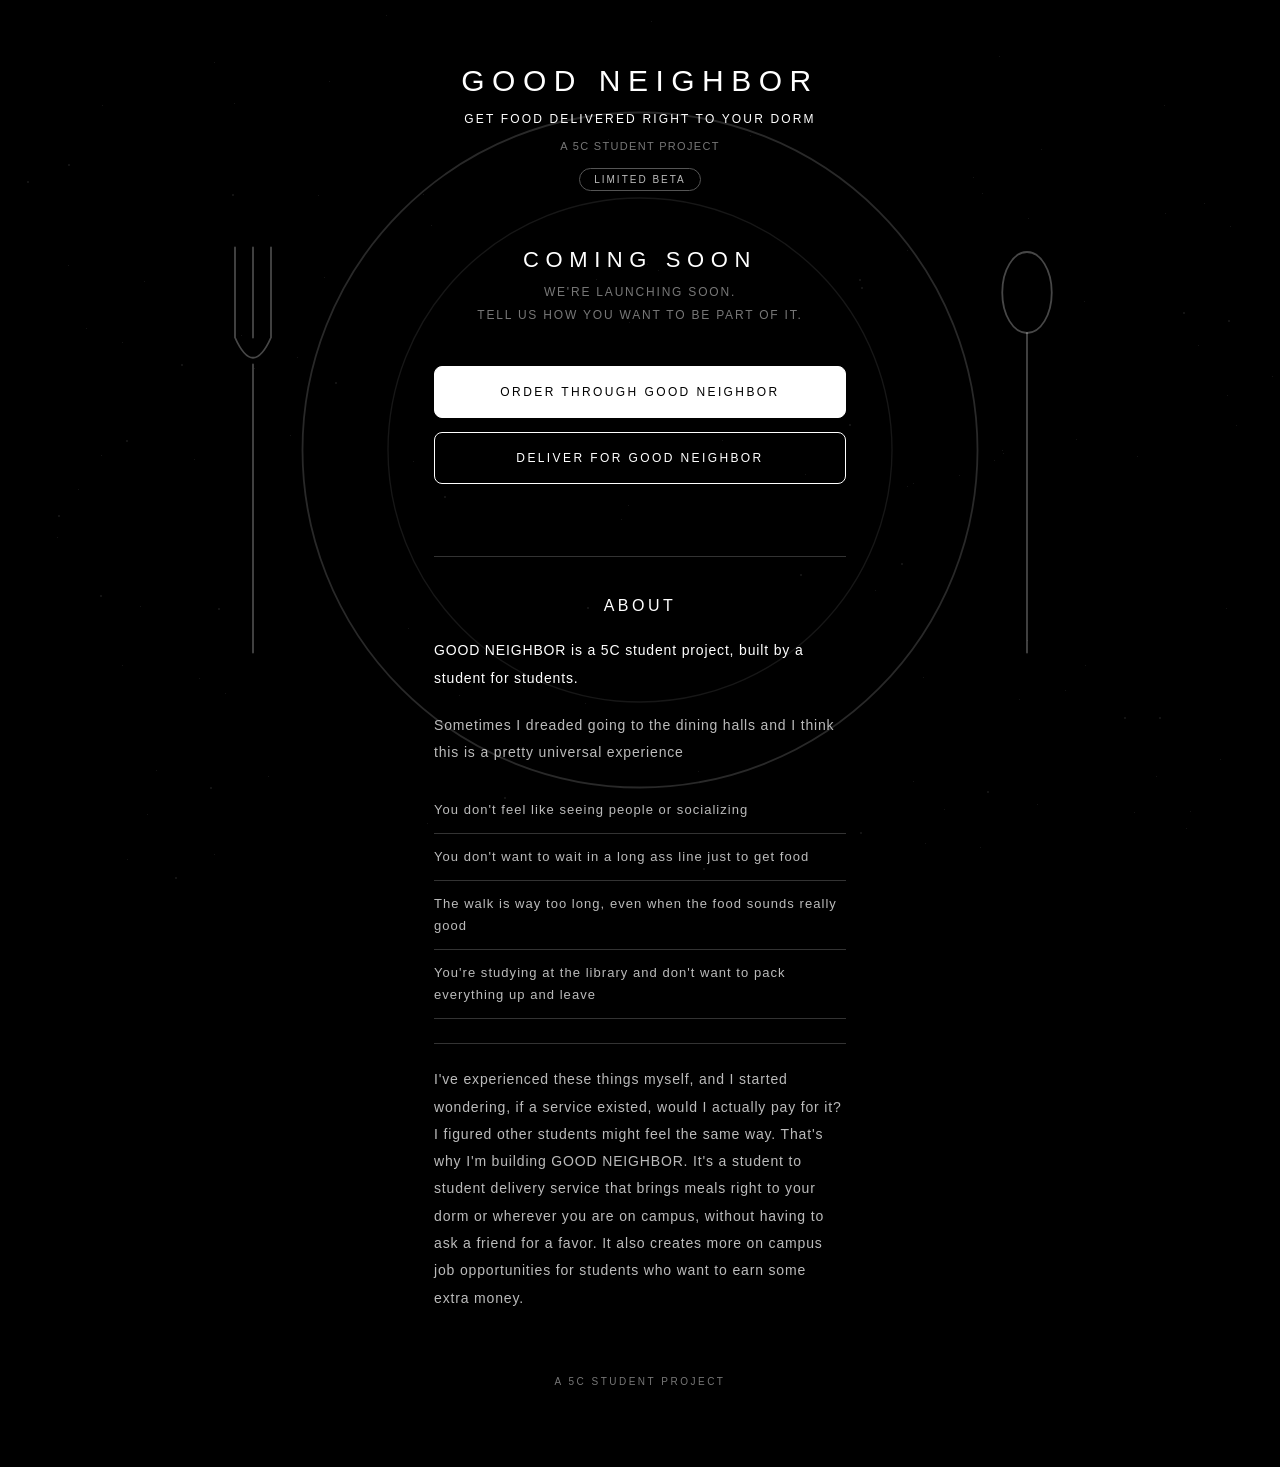
==== commit 35df8b7c: "Change 'GoodNeighbor' to 'GOOD NEIGHBOR' in index.html" ====
--- a/index.html
+++ b/index.html
@@ -3,13 +3,13 @@
 <head>
 <meta charset="utf-8">
 <meta name="viewport" content="width=device-width, initial-scale=1, viewport-fit=cover">
-<title>GoodNeighbor | Coming Soon</title>
+<title>GOOD NEIGHBOR | Coming Soon</title>
 <meta name="description" content="GoodNeighbor: food delivered right to your dorm. A 5C student project, coming soon.">
 <link rel="stylesheet" href="style.css">
 </head>
 <body>
 <main>
-  <h1>GoodNeighbor</h1>
+  <h1>GOOD NEIGHBOR</h1>
   <div class="tagline">Get food delivered right to your dorm</div>
   <div class="tag">A 5C student project</div>
   <div class="beta">Limited beta</div>
@@ -17,12 +17,12 @@
   <div class="soon">Coming Soon</div>
   <div class="soon-sub">We're launching soon.<br>Tell us how you want to be part of it.</div>
 
-  <a class="btn solid" href="order.html">Order through GoodNeighbor</a>
-  <a class="btn" href="deliver.html">Deliver for GoodNeighbor</a>
+  <a class="btn solid" href="order.html">Order through GOOD NEIGHBOR</a>
+  <a class="btn" href="deliver.html">Deliver for GOOD NEIGHBOR</a>
 
   <section class="about" id="about">
     <div class="section-title">About</div>
-    <p class="strong">Good Neighbor is a 5C student project, built by a student for students.</p>
+    <p class="strong">GOOD NEIGHBOR is a 5C student project, built by a student for students.</p>
     <p>Sometimes I dreaded going to the dining halls and I think this is a pretty universal experience</p>
     <ul>
        <li>You don't feel like seeing people or socializing</li>
@@ -34,7 +34,7 @@
     </ul>
     <p>I've experienced these things myself, and I started wondering, if a service existed, would I actually pay for it? I figured other students might feel the same way.
 
-That's why I'm building Good Neighbor. It's a student to student delivery service that brings meals right to your dorm or wherever you are on campus, without having to ask a friend for a favor. It also creates more on campus job opportunities for students who want to earn some extra money.</p>
+That's why I'm building GOOD NEIGHBOR. It's a student to student delivery service that brings meals right to your dorm or wherever you are on campus, without having to ask a friend for a favor. It also creates more on campus job opportunities for students who want to earn some extra money.</p>
   </section>
 
   <div class="footer">A 5C student project</div>
